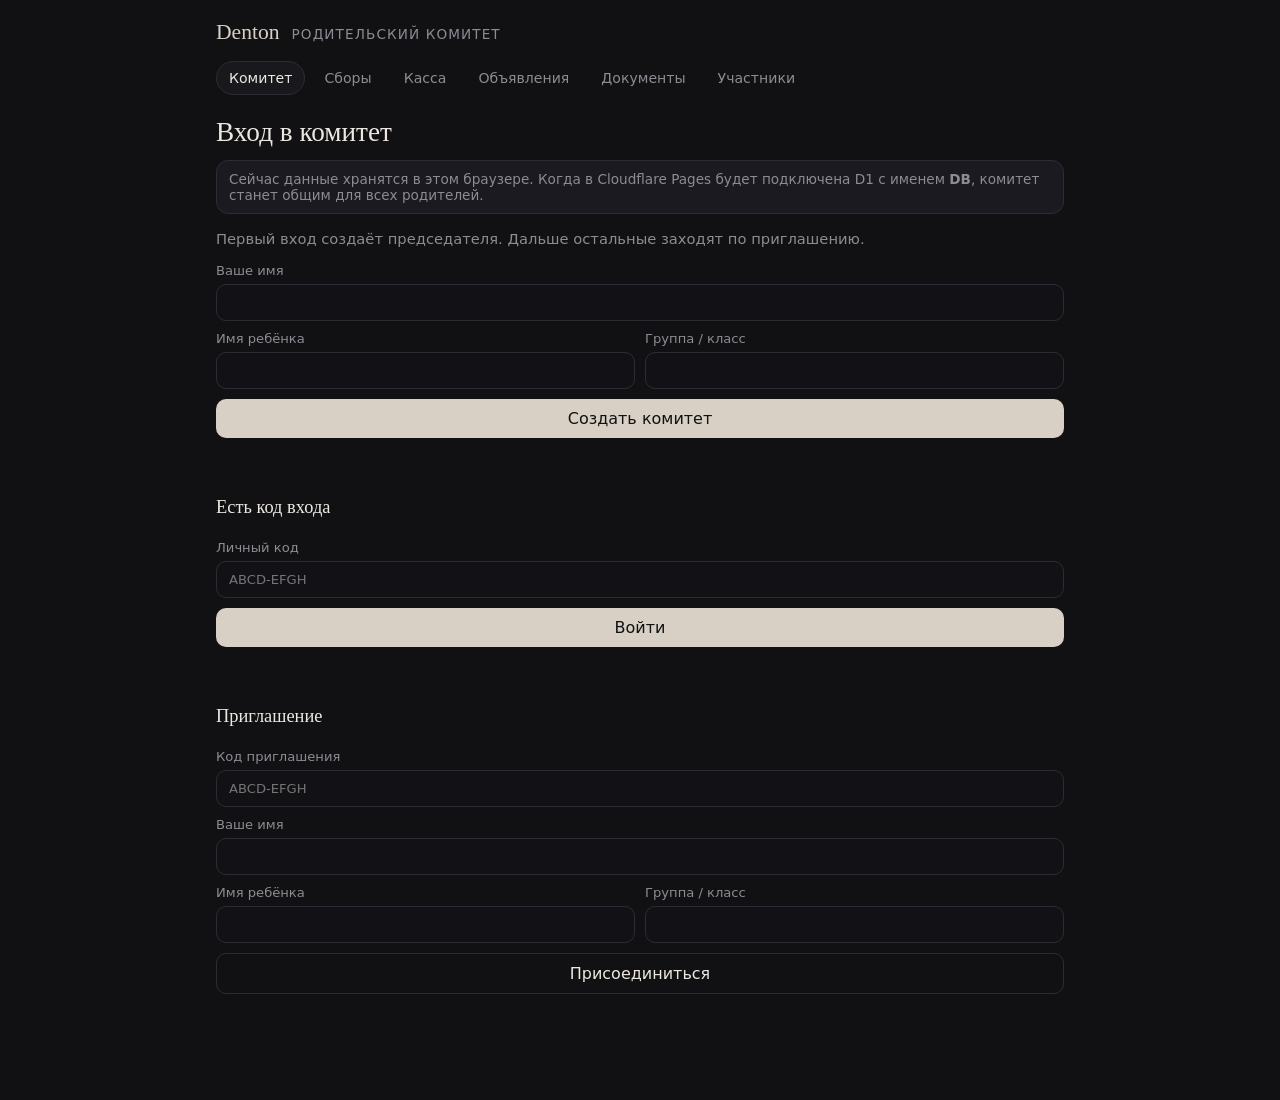
==== committee/index.html @ f70d8802 "Add a parent committee workspace while keeping the home card unchanged. Co-authored-by: Cursor <curs" ====
<!DOCTYPE html>
<html lang="ru">
  <head>
    <meta charset="utf-8" />
    <meta name="viewport" content="width=device-width, initial-scale=1" />
    <meta name="theme-color" content="#111114" />
    <meta name="description" content="Родительский комитет — Denton" />
    <title>Комитет · Denton</title>
    <link rel="icon" href="../assets/favicon.svg" type="image/svg+xml" />
    <link rel="stylesheet" href="../styles.css" />
  </head>
  <body class="app">
    <div class="app-shell">
      <header class="app-header">
        <a class="brand" href="../">Denton</a>
        <p class="app-title">Родительский комитет</p>
        <div class="who" id="who"></div>
      </header>
      <nav class="app-nav" id="nav" hidden>
        <a href="#dashboard">Комитет</a>
        <a href="#sbor">Сборы</a>
        <a href="#kassa">Касса</a>
        <a href="#news">Объявления</a>
        <a href="#docs">Документы</a>
        <a href="#people">Участники</a>
        <a href="#log">Журнал</a>
      </nav>
      <main class="app-main" id="view">
        <p class="muted">Загрузка…</p>
      </main>
    </div>
    <script src="app.js"></script>
  </body>
</html>
---- styles.css ----
:root {
  color-scheme: dark;
  --bg: #111114;
  --card: #18181d;
  --border: #2c2c34;
  --text: #ece8e1;
  --muted: #8d8b93;
  --accent: #d8d0c4;
  --good: #8fbf9f;
  --warn: #d4b562;
  --bad: #c98989;
  --shadow: 0 18px 40px rgba(0, 0, 0, 0.35);
}

*,
*::before,
*::after {
  box-sizing: border-box;
}

html {
  height: 100%;
}

body {
  display: flex;
  align-items: center;
  justify-content: center;
  margin: 0;
  min-height: 100%;
  min-height: 100dvh;
  padding: 24px;
  font-family: "Segoe UI", system-ui, -apple-system, sans-serif;
  background: var(--bg);
  color: var(--text);
  -webkit-text-size-adjust: 100%;
}

.home {
  display: flex;
  flex-direction: column;
  align-items: stretch;
  gap: 16px;
  width: min(100%, 360px);
}

.card {
  width: min(100%, 360px);
  padding: 40px 32px 36px;
  text-align: center;
  background: var(--card);
  border: 1px solid var(--border);
  border-radius: 20px;
  box-shadow: var(--shadow);
}

.home .card {
  width: 100%;
}

.avatar {
  display: block;
  width: 72px;
  height: 72px;
  margin: 0 auto 20px;
  border-radius: 20px;
}

.card h1 {
  margin: 0;
  font-family: Georgia, "Times New Roman", serif;
  font-size: clamp(2rem, 6vw, 2.4rem);
  font-weight: 500;
  letter-spacing: 0.02em;
}

.label {
  margin: 10px 0 0;
  color: var(--muted);
  font-size: 0.85rem;
  letter-spacing: 0.12em;
  text-transform: uppercase;
}

.time {
  margin: 18px 0 0;
  font-size: clamp(1.8rem, 7vw, 2.15rem);
  font-variant-numeric: tabular-nums;
  letter-spacing: 0.04em;
}

.date {
  margin: 6px 0 0;
  color: var(--muted);
  font-size: 0.95rem;
}

.hint {
  margin: 16px 0 0;
  color: var(--muted);
  font-size: 0.85rem;
}

.home-links {
  display: grid;
  grid-template-columns: 1fr 1fr;
  gap: 8px;
}

.home-links a {
  display: block;
  padding: 12px 10px;
  color: var(--text);
  text-align: center;
  text-decoration: none;
  background: var(--card);
  border: 1px solid var(--border);
  border-radius: 12px;
  font-size: 0.9rem;
}

.home-links a:hover,
.home-links a:focus-visible {
  border-color: #4a4954;
  outline: none;
}

.home-links a:first-child {
  grid-column: 1 / -1;
}

body.app {
  display: block;
  align-items: stretch;
  padding: 0;
}

.app-shell {
  width: min(100%, 880px);
  margin: 0 auto;
  padding: 20px 16px 48px;
}

.app-header {
  display: flex;
  align-items: baseline;
  gap: 12px;
  flex-wrap: wrap;
}

.brand {
  color: var(--accent);
  font-family: Georgia, "Times New Roman", serif;
  font-size: 1.35rem;
  text-decoration: none;
}

.app-title {
  margin: 0;
  color: var(--muted);
  font-size: 0.85rem;
  letter-spacing: 0.08em;
  text-transform: uppercase;
}

.who {
  margin-left: auto;
  color: var(--muted);
  font-size: 0.85rem;
}

.app-nav {
  display: flex;
  gap: 6px;
  margin: 16px 0 20px;
  overflow-x: auto;
  padding-bottom: 2px;
}

.app-nav a {
  flex: 0 0 auto;
  padding: 8px 12px;
  color: var(--muted);
  text-decoration: none;
  border: 1px solid transparent;
  border-radius: 999px;
  font-size: 0.88rem;
}

.app-nav a.active,
.app-nav a:hover {
  color: var(--text);
  border-color: var(--border);
  background: var(--card);
}

.app-main h1,
.app-main h2 {
  margin: 0 0 12px;
  font-family: Georgia, "Times New Roman", serif;
  font-weight: 500;
}

.app-main h1 {
  font-size: 1.7rem;
}

.app-main h2 {
  font-size: 1.15rem;
}

.muted,
.note {
  color: var(--muted);
  font-size: 0.92rem;
}

.note {
  margin: 0 0 16px;
}

.grid {
  display: grid;
  grid-template-columns: repeat(auto-fit, minmax(180px, 1fr));
  gap: 10px;
  margin: 0 0 20px;
}

.panel,
.item {
  background: var(--card);
  border: 1px solid var(--border);
  border-radius: 16px;
}

.panel {
  padding: 16px;
}

.panel .k {
  margin: 0;
  color: var(--muted);
  font-size: 0.78rem;
  letter-spacing: 0.08em;
  text-transform: uppercase;
}

.panel .v {
  margin: 8px 0 0;
  font-size: 1.35rem;
  font-variant-numeric: tabular-nums;
}

.list {
  display: grid;
  gap: 10px;
}

.item {
  padding: 14px 16px;
}

.item h3 {
  margin: 0 0 6px;
  font-size: 1.02rem;
}

.row {
  display: flex;
  justify-content: space-between;
  gap: 12px;
  align-items: center;
}

.form {
  display: grid;
  gap: 10px;
  margin: 0 0 20px;
}

.form-row {
  display: grid;
  grid-template-columns: 1fr 1fr;
  gap: 10px;
}

label {
  display: grid;
  gap: 6px;
  color: var(--muted);
  font-size: 0.82rem;
}

input,
select,
textarea,
button {
  font: inherit;
  color: var(--text);
}

input,
select,
textarea {
  width: 100%;
  padding: 10px 12px;
  background: #121216;
  border: 1px solid var(--border);
  border-radius: 10px;
}

textarea {
  min-height: 90px;
  resize: vertical;
}

button,
.btn {
  display: inline-flex;
  justify-content: center;
  align-items: center;
  padding: 10px 14px;
  color: #111114;
  background: var(--accent);
  border: 0;
  border-radius: 10px;
  cursor: pointer;
  text-decoration: none;
}

button.ghost,
a.ghost {
  color: var(--text);
  background: transparent;
  border: 1px solid var(--border);
}

button.danger {
  color: var(--text);
  background: transparent;
  border: 1px solid #5a3d3d;
}

.badge {
  display: inline-block;
  padding: 2px 8px;
  border-radius: 999px;
  font-size: 0.75rem;
}

.badge.paid {
  color: var(--good);
  background: #1c2a22;
}

.badge.partial {
  color: var(--warn);
  background: #2a2618;
}

.badge.unpaid {
  color: var(--bad);
  background: #2a1c1c;
}

.badge.role {
  color: var(--accent);
  background: #222228;
}

.progress {
  height: 6px;
  margin: 10px 0 0;
  background: #121216;
  border-radius: 99px;
  overflow: hidden;
}

.progress > span {
  display: block;
  height: 100%;
  background: #7d9a86;
}

.banner {
  margin: 0 0 16px;
  padding: 10px 12px;
  color: var(--muted);
  background: #1a1a20;
  border: 1px solid var(--border);
  border-radius: 12px;
  font-size: 0.85rem;
}

.code-box {
  margin: 8px 0 0;
  padding: 12px;
  font-family: ui-monospace, Consolas, monospace;
  font-size: 1.2rem;
  letter-spacing: 0.12em;
  text-align: center;
  background: #121216;
  border-radius: 10px;
}

.error {
  color: var(--bad);
  font-size: 0.9rem;
}

.stack {
  display: grid;
  gap: 16px;
}

@media (max-width: 420px) {
  body {
    padding: 16px;
    align-items: stretch;
  }

  .card {
    width: 100%;
    margin-block: auto;
    padding: 32px 20px 28px;
  }

  .home .card {
    margin-block: 0;
  }

  .form-row {
    grid-template-columns: 1fr;
  }
}
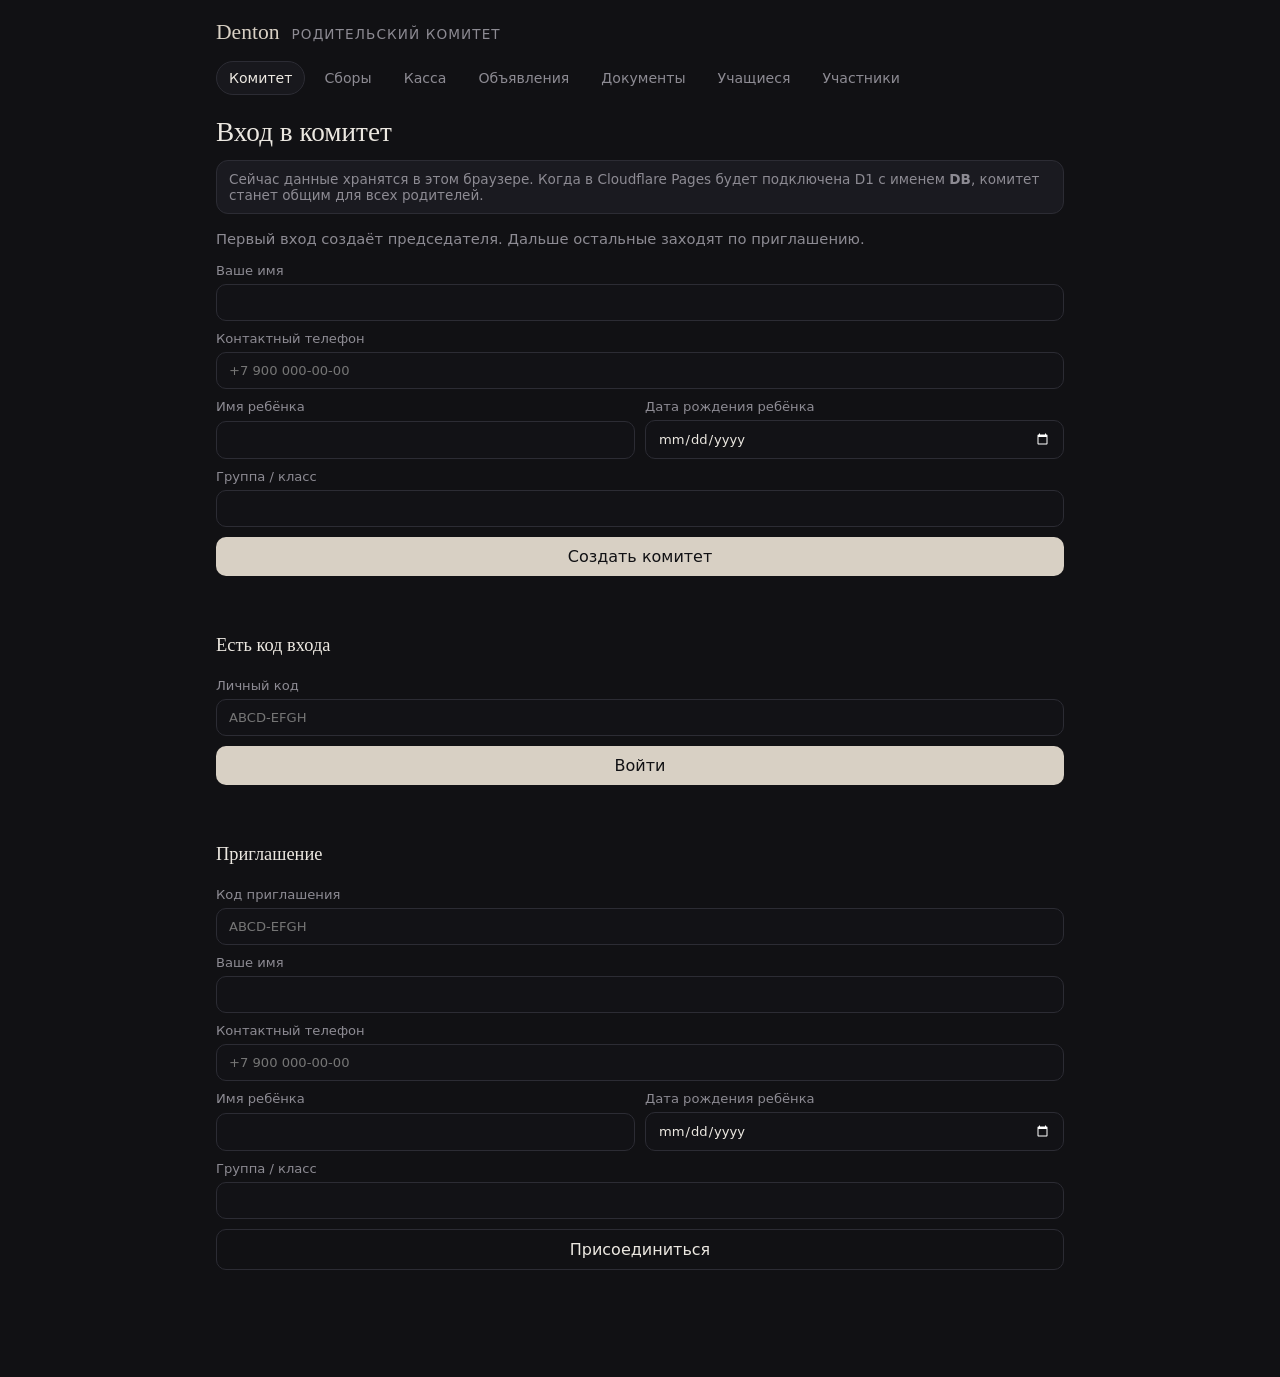
==== commit 60884e2b: "Add a students list, child birthday, and chair-only parent phone. Co-authored-by: Cursor <cursoragen" ====
--- a/committee/index.html
+++ b/committee/index.html
@@ -22,6 +22,7 @@
         <a href="#kassa">Касса</a>
         <a href="#news">Объявления</a>
         <a href="#docs">Документы</a>
+        <a href="#students">Учащиеся</a>
         <a href="#people">Участники</a>
         <a href="#log">Журнал</a>
       </nav>
--- a/styles.css
+++ b/styles.css
@@ -265,6 +265,23 @@
   font-size: 1.02rem;
 }
 
+.role-form {
+  display: flex;
+  flex-wrap: wrap;
+  gap: 8px;
+  align-items: center;
+  margin: 0;
+}
+
+.role-form select {
+  width: auto;
+  min-width: 170px;
+}
+
+.role-form button {
+  padding: 10px 12px;
+}
+
 .row {
   display: flex;
   justify-content: space-between;
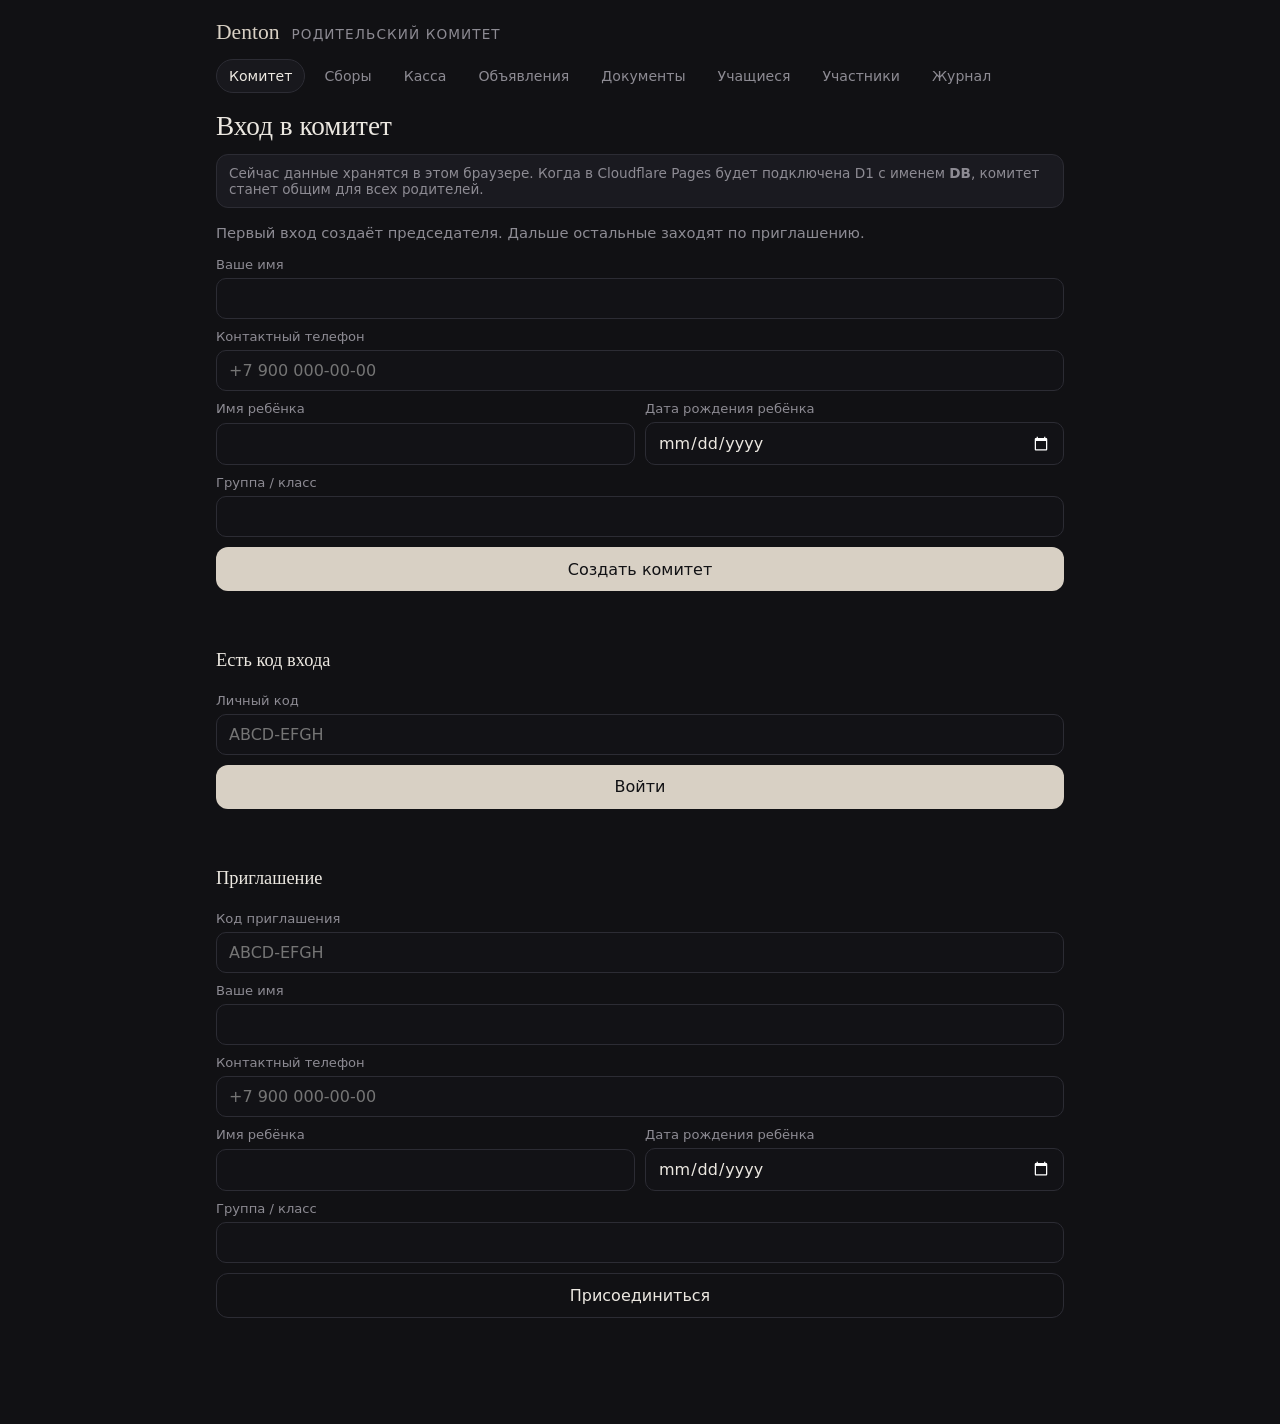
==== commit c8179ba5: "Adapt the whole interface for a vertical phone screen. Co-authored-by: Cursor <cursoragent@cursor.co" ====
--- a/committee/index.html
+++ b/committee/index.html
@@ -2,7 +2,7 @@
 <html lang="ru">
   <head>
     <meta charset="utf-8" />
-    <meta name="viewport" content="width=device-width, initial-scale=1" />
+    <meta name="viewport" content="width=device-width, initial-scale=1, viewport-fit=cover" />
     <meta name="theme-color" content="#111114" />
     <meta name="description" content="Родительский комитет — Denton" />
     <title>Комитет · Denton</title>
--- a/styles.css
+++ b/styles.css
@@ -20,6 +20,7 @@
 
 html {
   height: 100%;
+  overflow-x: hidden;
 }
 
 body {
@@ -29,10 +30,12 @@
   margin: 0;
   min-height: 100%;
   min-height: 100dvh;
-  padding: 24px;
+  padding: 16px;
+  padding: max(12px, env(safe-area-inset-top)) max(16px, env(safe-area-inset-right)) max(16px, env(safe-area-inset-bottom)) max(16px, env(safe-area-inset-left));
   font-family: "Segoe UI", system-ui, -apple-system, sans-serif;
   background: var(--bg);
   color: var(--text);
+  overflow-x: hidden;
   -webkit-text-size-adjust: 100%;
 }
 
@@ -40,13 +43,13 @@
   display: flex;
   flex-direction: column;
   align-items: stretch;
-  gap: 16px;
-  width: min(100%, 360px);
+  gap: 12px;
+  width: min(100%, 420px);
 }
 
 .card {
-  width: min(100%, 360px);
-  padding: 40px 32px 36px;
+  width: 100%;
+  padding: 32px 20px 28px;
   text-align: center;
   background: var(--card);
   border: 1px solid var(--border);
@@ -103,20 +106,23 @@
 
 .home-links {
   display: grid;
-  grid-template-columns: 1fr 1fr;
+  grid-template-columns: 1fr;
   gap: 8px;
 }
 
 .home-links a {
-  display: block;
-  padding: 12px 10px;
+  display: flex;
+  align-items: center;
+  justify-content: center;
+  min-height: 48px;
+  padding: 12px 14px;
   color: var(--text);
   text-align: center;
   text-decoration: none;
   background: var(--card);
   border: 1px solid var(--border);
   border-radius: 12px;
-  font-size: 0.9rem;
+  font-size: 1rem;
 }
 
 .home-links a:hover,
@@ -125,10 +131,6 @@
   outline: none;
 }
 
-.home-links a:first-child {
-  grid-column: 1 / -1;
-}
-
 body.app {
   display: block;
   align-items: stretch;
@@ -138,14 +140,18 @@
 .app-shell {
   width: min(100%, 880px);
   margin: 0 auto;
-  padding: 20px 16px 48px;
+  padding: 12px 14px 32px;
+  padding-top: max(12px, env(safe-area-inset-top));
+  padding-right: max(14px, env(safe-area-inset-right));
+  padding-bottom: max(28px, env(safe-area-inset-bottom));
+  padding-left: max(14px, env(safe-area-inset-left));
 }
 
 .app-header {
   display: flex;
-  align-items: baseline;
-  gap: 12px;
-  flex-wrap: wrap;
+  flex-direction: column;
+  align-items: stretch;
+  gap: 6px;
 }
 
 .brand {
@@ -164,27 +170,38 @@
 }
 
 .who {
+  display: flex;
+  flex-wrap: wrap;
+  align-items: center;
+  gap: 8px;
+  color: var(--muted);
+  font-size: 0.9rem;
+}
+
+.who button {
   margin-left: auto;
-  color: var(--muted);
-  font-size: 0.85rem;
 }
 
 .app-nav {
   display: flex;
-  gap: 6px;
-  margin: 16px 0 20px;
-  overflow-x: auto;
-  padding-bottom: 2px;
+  flex-wrap: wrap;
+  gap: 8px;
+  margin: 14px 0 18px;
 }
 
 .app-nav a {
-  flex: 0 0 auto;
-  padding: 8px 12px;
-  color: var(--muted);
+  flex: 1 1 calc(50% - 8px);
+  display: flex;
+  align-items: center;
+  justify-content: center;
+  min-height: 42px;
+  padding: 10px 12px;
+  color: var(--muted);
+  text-align: center;
   text-decoration: none;
-  border: 1px solid transparent;
-  border-radius: 999px;
-  font-size: 0.88rem;
+  border: 1px solid var(--border);
+  border-radius: 12px;
+  font-size: 0.92rem;
 }
 
 .app-nav a.active,
@@ -202,7 +219,7 @@
 }
 
 .app-main h1 {
-  font-size: 1.7rem;
+  font-size: 1.45rem;
 }
 
 .app-main h2 {
@@ -221,7 +238,7 @@
 
 .grid {
   display: grid;
-  grid-template-columns: repeat(auto-fit, minmax(180px, 1fr));
+  grid-template-columns: 1fr;
   gap: 10px;
   margin: 0 0 20px;
 }
@@ -257,7 +274,9 @@
 }
 
 .item {
-  padding: 14px 16px;
+  min-width: 0;
+  padding: 14px;
+  overflow-wrap: anywhere;
 }
 
 .item h3 {
@@ -266,27 +285,24 @@
 }
 
 .role-form {
-  display: flex;
-  flex-wrap: wrap;
+  display: grid;
+  grid-template-columns: 1fr;
   gap: 8px;
-  align-items: center;
-  margin: 0;
-}
-
-.role-form select {
-  width: auto;
-  min-width: 170px;
-}
-
+  width: 100%;
+  margin: 10px 0 0;
+}
+
+.role-form select,
 .role-form button {
-  padding: 10px 12px;
+  width: 100%;
 }
 
 .row {
   display: flex;
-  justify-content: space-between;
-  gap: 12px;
-  align-items: center;
+  flex-direction: column;
+  justify-content: flex-start;
+  align-items: stretch;
+  gap: 10px;
 }
 
 .form {
@@ -297,7 +313,7 @@
 
 .form-row {
   display: grid;
-  grid-template-columns: 1fr 1fr;
+  grid-template-columns: 1fr;
   gap: 10px;
 }
 
@@ -320,10 +336,12 @@
 select,
 textarea {
   width: 100%;
-  padding: 10px 12px;
+  max-width: 100%;
+  padding: 12px;
   background: #121216;
   border: 1px solid var(--border);
   border-radius: 10px;
+  font-size: 16px;
 }
 
 textarea {
@@ -336,11 +354,13 @@
   display: inline-flex;
   justify-content: center;
   align-items: center;
-  padding: 10px 14px;
+  width: 100%;
+  min-height: 44px;
+  padding: 12px 14px;
   color: #111114;
   background: var(--accent);
   border: 0;
-  border-radius: 10px;
+  border-radius: 12px;
   cursor: pointer;
   text-decoration: none;
 }
@@ -413,9 +433,10 @@
   margin: 8px 0 0;
   padding: 12px;
   font-family: ui-monospace, Consolas, monospace;
-  font-size: 1.2rem;
-  letter-spacing: 0.12em;
+  font-size: 1.05rem;
+  letter-spacing: 0.08em;
   text-align: center;
+  overflow-wrap: anywhere;
   background: #121216;
   border-radius: 10px;
 }
@@ -430,23 +451,109 @@
   gap: 16px;
 }
 
-@media (max-width: 420px) {
+@media (min-width: 720px) {
   body {
-    padding: 16px;
-    align-items: stretch;
+    padding: 24px;
+  }
+
+  .home {
+    width: min(100%, 360px);
+    gap: 16px;
   }
 
   .card {
+    width: min(100%, 360px);
+    padding: 40px 32px 36px;
+  }
+
+  .home .card {
     width: 100%;
-    margin-block: auto;
-    padding: 32px 20px 28px;
-  }
-
-  .home .card {
-    margin-block: 0;
+  }
+
+  .home-links {
+    grid-template-columns: 1fr 1fr;
+  }
+
+  .home-links a {
+    min-height: 0;
+    font-size: 0.9rem;
+  }
+
+  .home-links a:first-child {
+    grid-column: 1 / -1;
+  }
+
+  .app-shell {
+    padding: 20px 16px 48px;
+  }
+
+  .app-header {
+    flex-direction: row;
+    align-items: baseline;
+    flex-wrap: wrap;
+    gap: 12px;
+  }
+
+  .who {
+    margin-left: auto;
+    width: auto;
+  }
+
+  .app-nav {
+    flex-wrap: nowrap;
+    overflow-x: auto;
+    gap: 6px;
+  }
+
+  .app-nav a {
+    flex: 0 0 auto;
+    min-height: 0;
+    padding: 8px 12px;
+    border-color: transparent;
+    border-radius: 999px;
+    font-size: 0.88rem;
+  }
+
+  .app-main h1 {
+    font-size: 1.7rem;
+  }
+
+  .grid {
+    grid-template-columns: repeat(auto-fit, minmax(180px, 1fr));
+  }
+
+  .row {
+    flex-direction: row;
+    justify-content: space-between;
+    align-items: center;
   }
 
   .form-row {
-    grid-template-columns: 1fr;
-  }
-}
+    grid-template-columns: 1fr 1fr;
+  }
+
+  .role-form {
+    display: flex;
+    flex-wrap: wrap;
+    align-items: center;
+    width: auto;
+    margin: 0;
+  }
+
+  .role-form select {
+    width: auto;
+    min-width: 170px;
+  }
+
+  .role-form button,
+  button,
+  .btn {
+    width: auto;
+  }
+
+  input,
+  select,
+  textarea {
+    padding: 10px 12px;
+  }
+}
